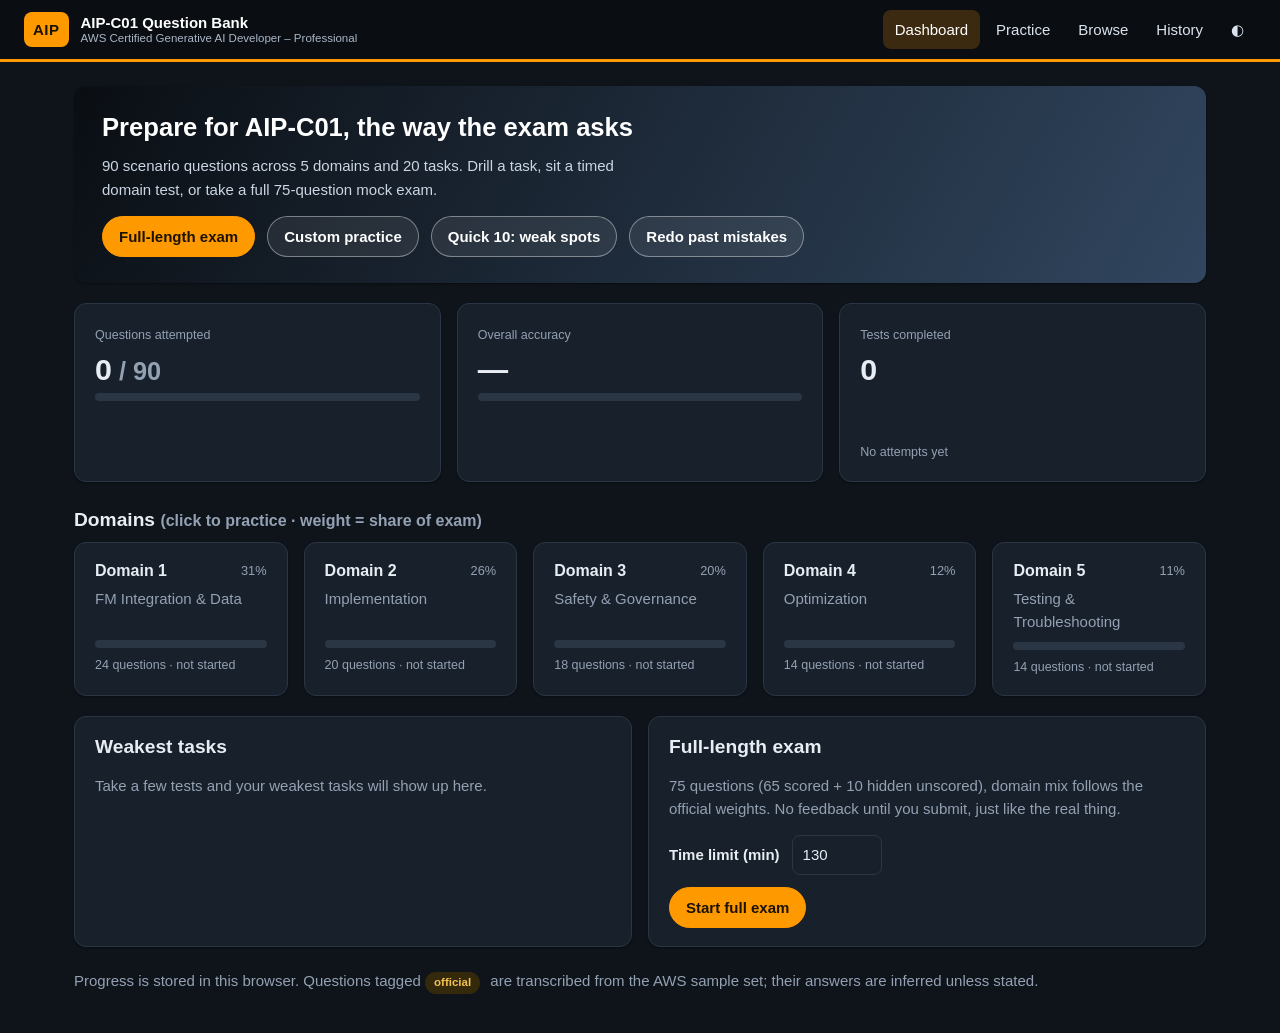
==== docs/question-bank/index.html @ 257e4264 "feat(question-bank): add AIP-C01 interactive exam practice app - static HTML/JS app: domain/task dri" ====
<!doctype html>
<html lang="en" data-theme="dark">
<head>
<meta charset="utf-8">
<meta name="viewport" content="width=device-width, initial-scale=1">
<title>AIP-C01 Question Bank</title>
<link rel="stylesheet" href="style.css">
</head>
<body>
<header class="topbar" id="topbar">
  <div class="brand" data-act="go" data-view="home">
    <span class="logo">AIP</span>
    <span class="brand-text"><b>AIP-C01 Question Bank</b><small>AWS Certified Generative AI Developer – Professional</small></span>
  </div>
  <nav class="topnav" id="topnav">
    <button data-act="go" data-view="home">Dashboard</button>
    <button data-act="go" data-view="setup">Practice</button>
    <button data-act="go" data-view="browse">Browse</button>
    <button data-act="go" data-view="history">History</button>
    <button data-act="theme" title="Toggle dark / light">◐</button>
  </nav>
</header>
<main id="app"></main>
<div id="modal" class="modal hidden"></div>

<script src="data/d1.js"></script>
<script src="data/d2.js"></script>
<script src="data/d3.js"></script>
<script src="data/d4.js"></script>
<script src="data/d5.js"></script>
<script src="app.js"></script>
</body>
</html>
---- docs/question-bank/style.css ----
:root{
  --bg:#f3f5f9; --card:#fff; --ink:#16191f; --muted:#5f6b7a; --line:#d5dbe3;
  --nav:#232f3e; --nav-ink:#fff; --accent:#ff9900; --accent-ink:#1b1200;
  --blue:#0972d3; --blue-soft:#e8f2fc; --ok:#037f0c; --ok-soft:#e6f6e8;
  --bad:#d91515; --bad-soft:#fdeaea; --warn:#8d6605; --warn-soft:#fff4d6;
  --shadow:0 1px 2px rgba(0,0,0,.06),0 4px 14px rgba(20,30,50,.06);
  --radius:12px;
}
[data-theme="dark"]{
  --bg:#0f141b; --card:#18202b; --ink:#e8edf3; --muted:#93a1b3; --line:#2b3645;
  --nav:#0a0e13; --blue:#4aa3ff; --blue-soft:#14283f; --ok:#4cd964; --ok-soft:#12301a;
  --bad:#ff6b6b; --bad-soft:#3a1a1a; --warn:#f2c14e; --warn-soft:#35290c;
  --shadow:0 1px 2px rgba(0,0,0,.4);
}
*{box-sizing:border-box}
html,body{margin:0}
body{background:var(--bg);color:var(--ink);font:15px/1.55 -apple-system,"Segoe UI",Roboto,"Amazon Ember",Helvetica,Arial,sans-serif}
h1,h2,h3{margin:0 0 .4em;line-height:1.25}
h1{font-size:1.6rem} h2{font-size:1.2rem} h3{font-size:1rem}
small,.muted{color:var(--muted)}
button{font:inherit;cursor:pointer}
code{background:var(--blue-soft);padding:1px 5px;border-radius:4px;font-size:.9em}

/* top bar */
.topbar{background:var(--nav);color:var(--nav-ink);display:flex;align-items:center;justify-content:space-between;padding:10px 24px;position:sticky;top:0;z-index:20;border-bottom:3px solid var(--accent)}
.brand{display:flex;align-items:center;gap:12px;cursor:pointer}
.logo{background:var(--accent);color:var(--accent-ink);font-weight:800;border-radius:8px;padding:6px 9px;letter-spacing:.5px}
.brand-text{display:flex;flex-direction:column;line-height:1.2}
.brand-text small{color:#aab7c8;font-size:.72rem}
.topnav{display:flex;gap:4px}
.topnav button{background:none;border:0;color:#dbe3ee;padding:8px 12px;border-radius:8px}
.topnav button:hover{background:rgba(255,255,255,.1)}
.topnav button.active{background:rgba(255,153,0,.2);color:#fff}
.topbar.exam-mode .topnav{display:none}

main{max-width:1180px;margin:0 auto;padding:24px}
.grid{display:grid;gap:16px}
.cols-2{grid-template-columns:repeat(auto-fit,minmax(340px,1fr))}
.cols-3{grid-template-columns:repeat(auto-fit,minmax(250px,1fr))}
.cols-5{grid-template-columns:repeat(auto-fit,minmax(200px,1fr))}
.card{background:var(--card);border:1px solid var(--line);border-radius:var(--radius);padding:18px 20px;box-shadow:var(--shadow)}
.card.clickable{cursor:pointer;transition:transform .12s,border-color .12s}
.card.clickable:hover{transform:translateY(-2px);border-color:var(--accent)}
.row{display:flex;align-items:center;gap:12px;flex-wrap:wrap}
.spread{justify-content:space-between}
.hidden{display:none!important}

/* buttons */
.btn{border:1px solid var(--blue);background:var(--card);color:var(--blue);padding:8px 16px;border-radius:999px;font-weight:600}
.btn:hover{background:var(--blue-soft)}
.btn.primary{background:var(--accent);border-color:var(--accent);color:var(--accent-ink)}
.btn.primary:hover{filter:brightness(1.07)}
.btn.danger{border-color:var(--bad);color:var(--bad)}
.btn:disabled{opacity:.45;cursor:not-allowed}
.btn.small{padding:4px 12px;font-size:.85rem}

/* hero & stats */
.hero{background:linear-gradient(120deg,var(--nav),#31465f);color:#fff;border-radius:var(--radius);padding:26px 28px;margin-bottom:20px;box-shadow:var(--shadow)}
.hero p{color:#cbd6e4;margin:.2em 0 1em;max-width:62ch}
.hero .btn{background:rgba(255,255,255,.08);color:#fff;border-color:rgba(255,255,255,.4)}
.hero .btn.primary{background:var(--accent);color:var(--accent-ink);border-color:var(--accent)}
.stat{font-size:1.9rem;font-weight:700}
.bar{height:8px;background:var(--line);border-radius:99px;overflow:hidden}
.bar>i{display:block;height:100%;background:var(--blue);border-radius:99px}
.bar.ok>i{background:var(--ok)} .bar.bad>i{background:var(--bad)} .bar.warn>i{background:#e0a100}
.chip{display:inline-block;font-size:.72rem;font-weight:600;padding:2px 9px;border-radius:99px;background:var(--blue-soft);color:var(--blue);margin-right:6px}
.chip.official{background:var(--warn-soft);color:var(--warn)}
.chip.easy{background:var(--ok-soft);color:var(--ok)}
.chip.hard{background:var(--bad-soft);color:var(--bad)}
.banner{background:var(--warn-soft);border:1px solid var(--accent);border-radius:var(--radius);padding:14px 18px;margin-bottom:18px}
.section-title{margin:26px 0 10px}
.weight{float:right;color:var(--muted);font-size:.8rem}

/* setup */
.setup-grid{display:grid;grid-template-columns:1.2fr 1fr;gap:18px}
@media(max-width:860px){.setup-grid{grid-template-columns:1fr}}
.tree .dom{border-bottom:1px solid var(--line);padding:8px 0}
.tree label{display:flex;gap:8px;align-items:flex-start;cursor:pointer;padding:3px 0}
.tree .tasks{margin-left:26px}
.tree .cnt{margin-left:auto;color:var(--muted);font-size:.8rem;white-space:nowrap}
.field{margin:12px 0}
.field>label{display:block;font-weight:600;margin-bottom:4px}
input[type=number],input[type=text],select,textarea{font:inherit;background:var(--card);color:var(--ink);border:1px solid var(--line);border-radius:8px;padding:7px 10px;width:100%}
.seg{display:inline-flex;border:1px solid var(--line);border-radius:999px;overflow:hidden}
.seg button{background:var(--card);color:var(--ink);border:0;padding:7px 16px}
.seg button.on{background:var(--blue);color:#fff}
.opts label{display:inline-flex;gap:6px;align-items:center;margin-right:14px}

/* exam header / test */
.exam-head{background:var(--card);border:1px solid var(--line);border-radius:var(--radius);padding:10px 18px;display:flex;align-items:center;justify-content:space-between;gap:12px;margin-bottom:14px;position:sticky;top:62px;z-index:10;box-shadow:var(--shadow)}
.timer{font-variant-numeric:tabular-nums;font-weight:700;font-size:1.15rem;padding:4px 12px;border-radius:99px;background:var(--blue-soft);color:var(--blue)}
.timer.low{background:var(--bad-soft);color:var(--bad);animation:pulse 1s infinite}
@keyframes pulse{50%{opacity:.55}}
.test-layout{display:grid;grid-template-columns:1fr 250px;gap:16px;align-items:start}
@media(max-width:900px){.test-layout{grid-template-columns:1fr}}
.qcard{padding:24px 28px}
.qmeta{display:flex;justify-content:space-between;align-items:center;margin-bottom:12px;color:var(--muted);font-size:.9rem}
.stem{font-size:1.04rem;white-space:pre-wrap;margin-bottom:6px}
.pick-n{font-weight:700;margin:4px 0 14px}
.choice{display:flex;gap:12px;align-items:flex-start;border:1.5px solid var(--line);border-radius:12px;padding:12px 16px;margin:10px 0;cursor:pointer;background:var(--card);transition:border-color .1s,background .1s}
.choice:hover{border-color:var(--blue)}
.choice .mark{flex:none;width:20px;height:20px;border:2px solid var(--muted);margin-top:2px;display:grid;place-items:center;font-size:12px;color:transparent}
.choice.radio .mark{border-radius:50%}
.choice.check .mark{border-radius:5px}
.choice.sel{border-color:var(--blue);background:var(--blue-soft)}
.choice.sel .mark{border-color:var(--blue);background:var(--blue);color:#fff}
.choice.locked{cursor:default}
.choice.correct{border-color:var(--ok);background:var(--ok-soft)}
.choice.correct .mark{border-color:var(--ok);background:var(--ok);color:#fff}
.choice.wrong{border-color:var(--bad);background:var(--bad-soft)}
.choice.wrong .mark{border-color:var(--bad);background:var(--bad);color:#fff}
.choice .why{display:block;margin-top:6px;font-size:.88rem;color:var(--muted)}
.choice .letter{font-weight:700;margin-right:6px}
.feedback{border-radius:12px;padding:14px 18px;margin-top:16px;border:1px solid var(--line)}
.feedback.ok{background:var(--ok-soft);border-color:var(--ok)}
.feedback.bad{background:var(--bad-soft);border-color:var(--bad)}
.feedback h3{margin-bottom:6px}
.feedback .svc{margin-top:8px}
.qfoot{display:flex;justify-content:space-between;gap:10px;margin-top:22px;flex-wrap:wrap}
.qfoot .grp{display:flex;gap:10px;flex-wrap:wrap}
details.note{margin-top:14px}
details.note summary{cursor:pointer;color:var(--blue);font-weight:600}
.navgrid{display:grid;grid-template-columns:repeat(5,1fr);gap:6px}
.nv{border:1px solid var(--line);background:var(--card);color:var(--ink);border-radius:8px;padding:6px 0;font-size:.85rem;position:relative}
.nv.ans{background:var(--blue-soft);border-color:var(--blue)}
.nv.cur{outline:2px solid var(--accent)}
.nv.fl::after{content:"⚑";position:absolute;top:-6px;right:-3px;color:var(--bad);font-size:.8rem}
.nv.ok{background:var(--ok-soft);border-color:var(--ok)}
.nv.no{background:var(--bad-soft);border-color:var(--bad)}
.legend{font-size:.75rem;color:var(--muted);margin-top:10px;line-height:1.8}
.star{background:none;border:0;font-size:1.25rem;color:var(--muted)}
.star.on{color:#e0a100}

/* tables */
table{width:100%;border-collapse:collapse}
th,td{text-align:left;padding:8px 10px;border-bottom:1px solid var(--line);vertical-align:top}
th{font-size:.8rem;text-transform:uppercase;letter-spacing:.04em;color:var(--muted)}
tr.click{cursor:pointer} tr.click:hover{background:var(--blue-soft)}

/* results */
.score-ring{width:150px;height:150px;border-radius:50%;display:grid;place-items:center;font-weight:800;font-size:1.9rem;background:conic-gradient(var(--c) calc(var(--p)*1%),var(--line) 0)}
.score-ring span{background:var(--card);width:116px;height:116px;border-radius:50%;display:grid;place-items:center}
.pass{color:var(--ok)} .fail{color:var(--bad)}
.filters{display:flex;gap:10px;flex-wrap:wrap;margin:12px 0}
.filters input,.filters select{width:auto;min-width:150px}
.rev-q{margin:14px 0}
.rev-q summary{cursor:pointer;display:flex;gap:10px;align-items:flex-start}
.rev-q .qs{flex:1}
.dot{width:12px;height:12px;border-radius:50%;margin-top:6px;flex:none}
.dot.ok{background:var(--ok)} .dot.no{background:var(--bad)} .dot.skip{background:var(--muted)}
.spark{display:flex;align-items:flex-end;gap:4px;height:70px}
.spark i{flex:1;background:var(--blue);border-radius:3px 3px 0 0;min-width:6px;opacity:.85}
.spark i.p{background:var(--ok)}

/* modal */
.modal{position:fixed;inset:0;background:rgba(0,0,0,.5);display:grid;place-items:center;z-index:50}
.modal .box{background:var(--card);border-radius:var(--radius);padding:24px;max-width:480px;width:92%;box-shadow:0 12px 40px rgba(0,0,0,.35)}
.modal .box .row{justify-content:flex-end;margin-top:16px}
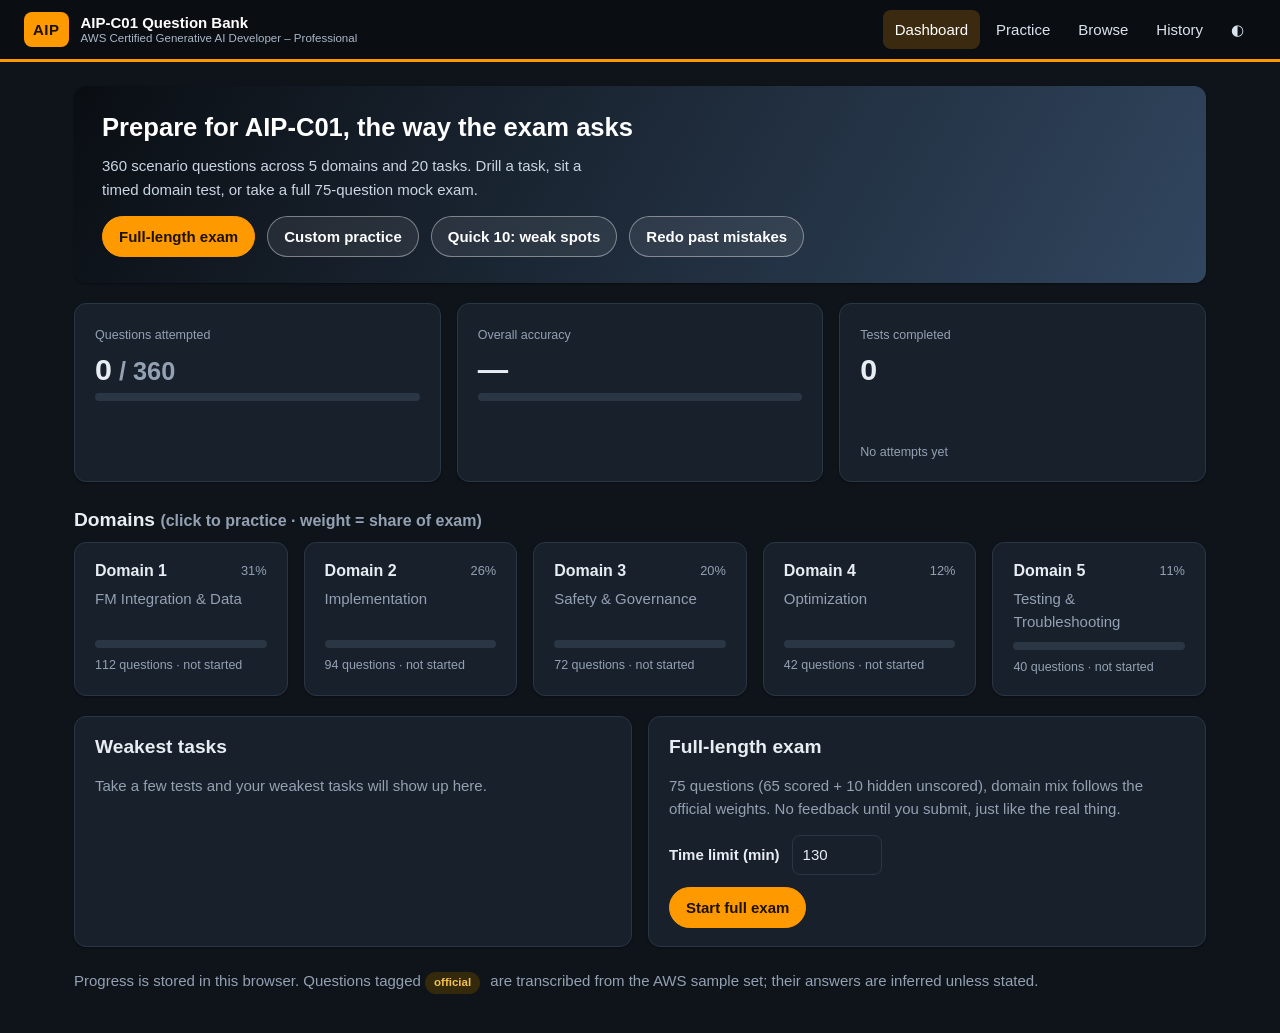
==== commit 2ef403bf: "feat(question-bank): expand to 360 questions with variety audit - add variety-audit.md and 180 gap-d" ====
--- a/docs/question-bank/index.html
+++ b/docs/question-bank/index.html
@@ -28,6 +28,18 @@
 <script src="data/d3.js"></script>
 <script src="data/d4.js"></script>
 <script src="data/d5.js"></script>
+<script src="data/d1b.js"></script>
+<script src="data/d2b.js"></script>
+<script src="data/d3b.js"></script>
+<script src="data/d4b.js"></script>
+<script src="data/d5b.js"></script>
+<script src="data/n1a.js"></script>
+<script src="data/n1b.js"></script>
+<script src="data/n2a.js"></script>
+<script src="data/n2b.js"></script>
+<script src="data/n3.js"></script>
+<script src="data/n4.js"></script>
+<script src="data/n5.js"></script>
 <script src="app.js"></script>
 </body>
 </html>
--- a/docs/question-bank/style.css
+++ b/docs/question-bank/style.css
@@ -20,6 +20,7 @@
 small,.muted{color:var(--muted)}
 button{font:inherit;cursor:pointer}
 code{background:var(--blue-soft);padding:1px 5px;border-radius:4px;font-size:.9em}
+pre.code{background:#0b1017;color:#d6e2f0;border:1px solid var(--line);border-left:3px solid var(--accent);border-radius:8px;padding:12px 14px;margin:10px 0;overflow-x:auto;font:13px/1.5 ui-monospace,SFMono-Regular,Menlo,Consolas,monospace;white-space:pre}
 
 /* top bar */
 .topbar{background:var(--nav);color:var(--nav-ink);display:flex;align-items:center;justify-content:space-between;padding:10px 24px;position:sticky;top:0;z-index:20;border-bottom:3px solid var(--accent)}
